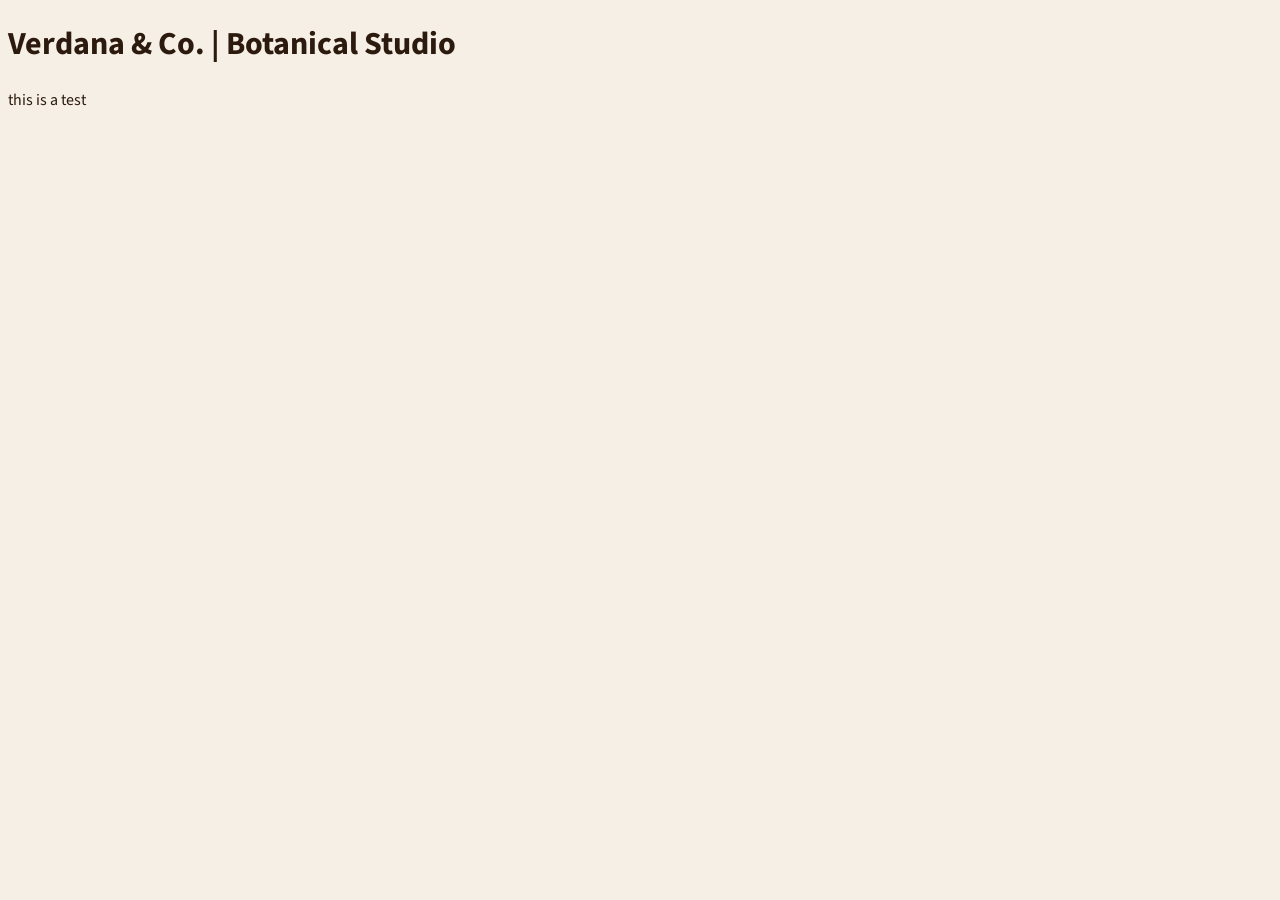
==== index.html @ c0540884 "Add base index html and CSS with color variables and imported fonts" ====
<!doctype html>
<html lang="en">
  <head>
    <meta charset="UTF-8" />
    <meta name="viewport" content="width=device-width, initial-scale=1.0" />

    <link rel="preconnect" href="https://fonts.googleapis.com" />
    <link rel="preconnect" href="https://fonts.gstatic.com" crossorigin />
    <link
      href="https://fonts.googleapis.com/css2?family=Playfair+Display:wght@400;700&family=Source+Sans+3:wght@400;600&display=swap"
      rel="stylesheet"
    />
    <link rel="stylesheet" href="./assets/style.css" />
    <title>Verdana & Co. | Botanical Studio</title>
  </head>
  <body>
    <h1>Verdana & Co. | Botanical Studio</h1>
    <p>this is a test</p>
  </body>
</html>
---- assets/style.css ----
:root {
  --color-bg: #f5efe6;
  --color-dark: #2c1a0e;
  --color-primary: #c4622d;
  --color-secondary: #d4a89a;
  --color-surface: #ede3d8;
  --font-display: "Playfair Display", serif;
  --font-body: "Source Sans 3", sans-serif;
  --border-radius: 8px;
}

body {
  background-color: var(--color-bg);
  color: var(--color-dark);
  font-family: var(--font-body);
}
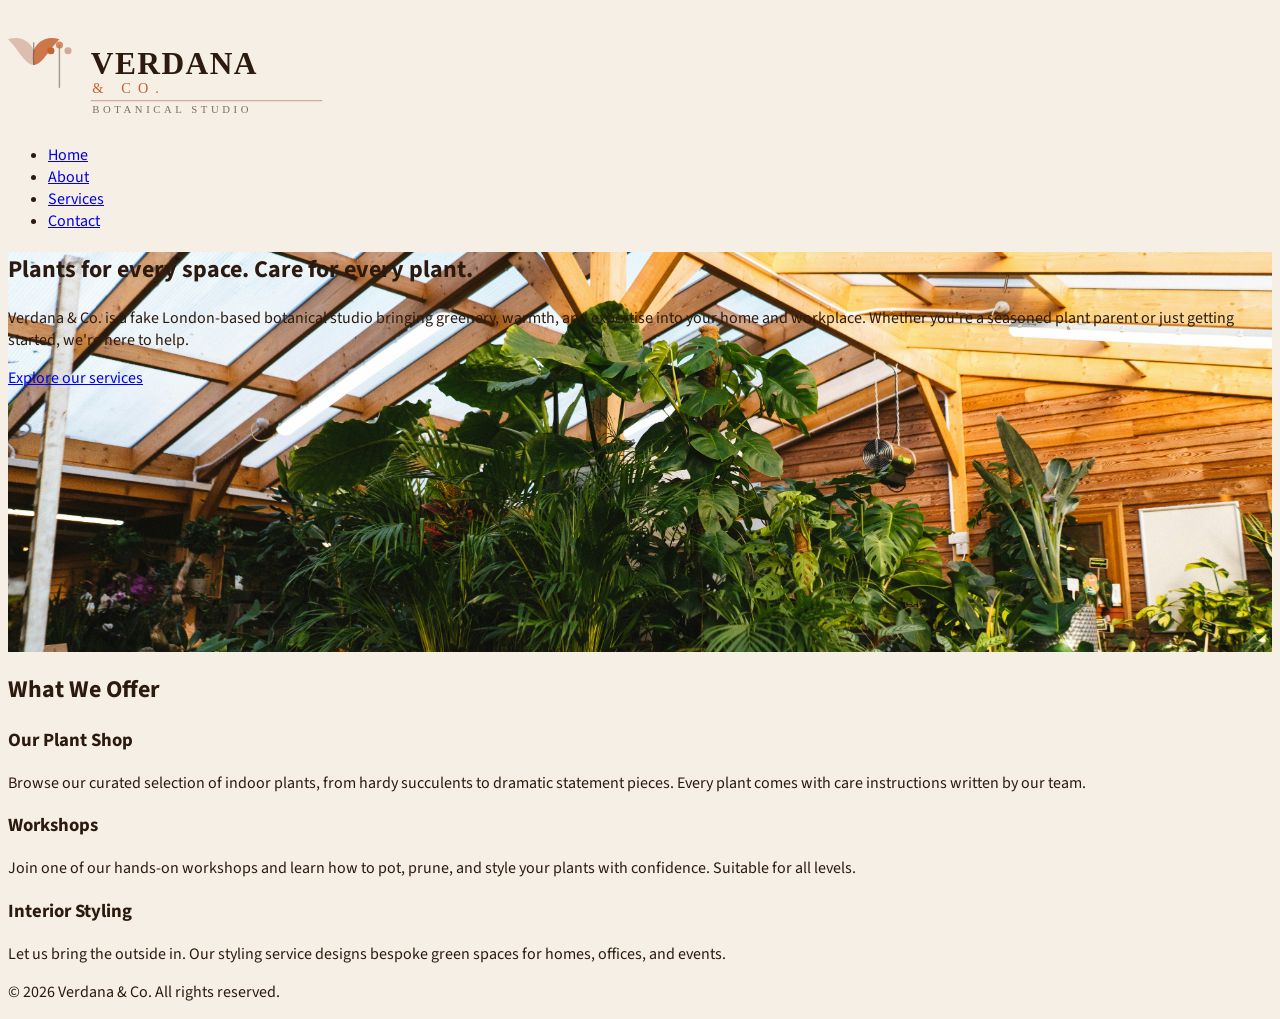
==== commit cf548f0e: "Add Index html structure and content and pictures" ====
--- a/index.html
+++ b/index.html
@@ -14,7 +14,62 @@
     <title>Verdana & Co. | Botanical Studio</title>
   </head>
   <body>
-    <h1>Verdana & Co. | Botanical Studio</h1>
-    <p>this is a test</p>
+    <header>
+      <nav>
+        <a href="./index.html">
+          <img
+            src="./assets/img/logo.svg"
+            alt="Verdana & Co. Logo"
+            class="logo"
+          />
+        </a>
+        <ul>
+          <li><a href="./index.html">Home</a></li>
+          <li><a href="./about.html">About</a></li>
+          <li><a href="./services.html">Services</a></li>
+          <li><a href="./contact.html">Contact</a></li>
+        </ul>
+      </nav>
+    </header>
+    <main>
+      <section class="hero">
+        <h1>Plants for every space. Care for every plant.</h1>
+        <p>
+          Verdana & Co. is a fake London-based botanical studio bringing
+          greenery, warmth, and expertise into your home and workplace. Whether
+          you're a seasoned plant parent or just getting started, we're here to
+          help.
+        </p>
+        <a href="./services.html" class="btn">Explore our services</a>
+      </section>
+      <section class="features">
+        <h2>What We Offer</h2>
+        <article class="card">
+          <h3>Our Plant Shop</h3>
+          <p>
+            Browse our curated selection of indoor plants, from hardy succulents
+            to dramatic statement pieces. Every plant comes with care
+            instructions written by our team.
+          </p>
+        </article>
+        <article class="card">
+          <h3>Workshops</h3>
+          <p>
+            Join one of our hands-on workshops and learn how to pot, prune, and
+            style your plants with confidence. Suitable for all levels.
+          </p>
+        </article>
+        <article class="card">
+          <h3>Interior Styling</h3>
+          <p>
+            Let us bring the outside in. Our styling service designs bespoke
+            green spaces for homes, offices, and events.
+          </p>
+        </article>
+      </section>
+    </main>
+    <footer>
+      <p>&copy; 2026 Verdana & Co. All rights reserved.</p>
+    </footer>
   </body>
 </html>
--- a/assets/style.css
+++ b/assets/style.css
@@ -1,10 +1,13 @@
 :root {
+  /* Color for background */
   --color-bg: #f5efe6;
+  /* Color for text and dark elements */
   --color-dark: #2c1a0e;
   --color-primary: #c4622d;
   --color-secondary: #d4a89a;
   --color-surface: #ede3d8;
   --font-display: "Playfair Display", serif;
+  /* Font for body text and general content */
   --font-body: "Source Sans 3", sans-serif;
   --border-radius: 8px;
 }
@@ -14,3 +17,14 @@
   color: var(--color-dark);
   font-family: var(--font-body);
 }
+
+.logo {
+  width: 400px;
+}
+
+.hero {
+  background-image: url("../assets/img/hero.jpg");
+  background-size: cover;
+  background-position: center;
+  height: 400px;
+}
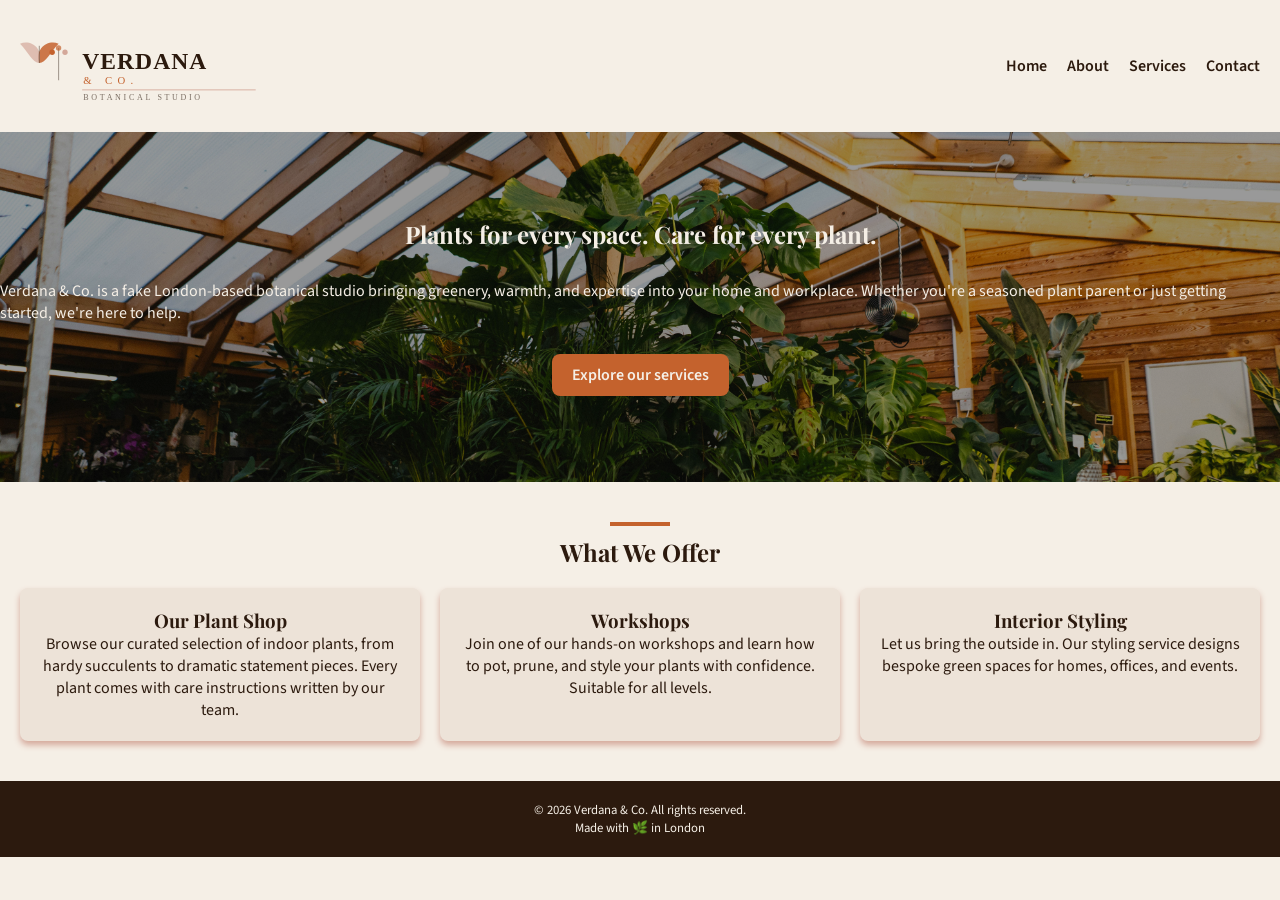
==== commit e30d654b: "Add content and CSS for Index page" ====
--- a/index.html
+++ b/index.html
@@ -15,7 +15,7 @@
   </head>
   <body>
     <header>
-      <nav>
+      <nav class="nav-bar">
         <a href="./index.html">
           <img
             src="./assets/img/logo.svg"
@@ -23,7 +23,7 @@
             class="logo"
           />
         </a>
-        <ul>
+        <ul class="nav-links">
           <li><a href="./index.html">Home</a></li>
           <li><a href="./about.html">About</a></li>
           <li><a href="./services.html">Services</a></li>
@@ -43,33 +43,36 @@
         <a href="./services.html" class="btn">Explore our services</a>
       </section>
       <section class="features">
-        <h2>What We Offer</h2>
-        <article class="card">
-          <h3>Our Plant Shop</h3>
-          <p>
-            Browse our curated selection of indoor plants, from hardy succulents
-            to dramatic statement pieces. Every plant comes with care
-            instructions written by our team.
-          </p>
-        </article>
-        <article class="card">
-          <h3>Workshops</h3>
-          <p>
-            Join one of our hands-on workshops and learn how to pot, prune, and
-            style your plants with confidence. Suitable for all levels.
-          </p>
-        </article>
-        <article class="card">
-          <h3>Interior Styling</h3>
-          <p>
-            Let us bring the outside in. Our styling service designs bespoke
-            green spaces for homes, offices, and events.
-          </p>
-        </article>
+        <h2 class="section-title">What We Offer</h2>
+        <div class="cards-row">
+          <article class="card">
+            <h3>Our Plant Shop</h3>
+            <p>
+              Browse our curated selection of indoor plants, from hardy
+              succulents to dramatic statement pieces. Every plant comes with
+              care instructions written by our team.
+            </p>
+          </article>
+          <article class="card">
+            <h3>Workshops</h3>
+            <p>
+              Join one of our hands-on workshops and learn how to pot, prune,
+              and style your plants with confidence. Suitable for all levels.
+            </p>
+          </article>
+          <article class="card">
+            <h3>Interior Styling</h3>
+            <p>
+              Let us bring the outside in. Our styling service designs bespoke
+              green spaces for homes, offices, and events.
+            </p>
+          </article>
+        </div>
       </section>
     </main>
     <footer>
       <p>&copy; 2026 Verdana & Co. All rights reserved.</p>
+      <p>Made with 🌿 in London</p>
     </footer>
   </body>
 </html>
--- a/assets/style.css
+++ b/assets/style.css
@@ -3,7 +3,9 @@
   --color-bg: #f5efe6;
   /* Color for text and dark elements */
   --color-dark: #2c1a0e;
+  /* Primary color for links and buttons */
   --color-primary: #c4622d;
+  /* Secondary color for accents and hover states */
   --color-secondary: #d4a89a;
   --color-surface: #ede3d8;
   --font-display: "Playfair Display", serif;
@@ -12,19 +14,134 @@
   --border-radius: 8px;
 }
 
+* {
+  margin: 0;
+  padding: 0;
+  box-sizing: border-box;
+}
+
 body {
   background-color: var(--color-bg);
   color: var(--color-dark);
   font-family: var(--font-body);
 }
 
+h1,
+h2,
+h3 {
+  font-family: var(--font-display);
+}
+
+.nav-bar {
+  display: flex;
+  justify-content: space-between;
+  align-items: center;
+  padding: 20px;
+}
+
 .logo {
-  width: 400px;
+  width: 300px;
+}
+
+.nav-links {
+  display: flex;
+  list-style: none;
+  gap: 20px;
+}
+
+.nav-links a {
+  text-decoration: none;
+  color: var(--color-dark);
+  font-weight: 600;
+}
+
+.nav-links a:hover {
+  color: var(--color-primary);
 }
 
 .hero {
+  display: flex;
+  flex-direction: column;
+  justify-content: center;
+  align-items: center;
+  gap: 30px;
   background-image: url("../assets/img/hero.jpg");
   background-size: cover;
   background-position: center;
-  height: 400px;
+  height: 350px;
+  position: relative;
+  color: var(--color-bg);
 }
+
+.hero::before {
+  content: "";
+  position: absolute;
+  inset: 0;
+  background-color: rgba(0, 0, 0, 0.4);
+}
+
+.hero > * {
+  position: relative;
+  z-index: 1;
+}
+
+.btn {
+  display: inline-block;
+  padding: 10px 20px;
+  background-color: var(--color-primary);
+  color: var(--color-bg);
+  text-decoration: none;
+  border-radius: var(--border-radius);
+  font-weight: 600;
+}
+
+.btn:hover {
+  background-color: var(--color-secondary);
+  color: var(--color-dark);
+}
+
+.features {
+  display: flex;
+  text-align: center;
+  flex-direction: column;
+  padding: 40px 20px;
+}
+
+.section-title {
+  margin-bottom: 20px;
+}
+
+.section-title::before {
+  content: "";
+  display: block;
+  width: 60px;
+  height: 4px;
+  background-color: var(--color-primary);
+  margin: 0 auto 10px;
+}
+
+.cards-row {
+  display: flex;
+  flex-wrap: wrap;
+  gap: 20px;
+  justify-content: center;
+}
+
+.card {
+  background-color: var(--color-surface);
+  padding: 20px;
+  border-radius: var(--border-radius);
+  flex: 1 1 300px;
+  box-shadow: 0 4px 6px var(--color-secondary);
+}
+
+footer {
+  display: flex;
+  align-items: center;
+  justify-content: center;
+  flex-direction: column;
+  background-color: var(--color-dark);
+  color: var(--color-bg);
+  font-size: 0.8rem;
+  padding: 20px;
+}
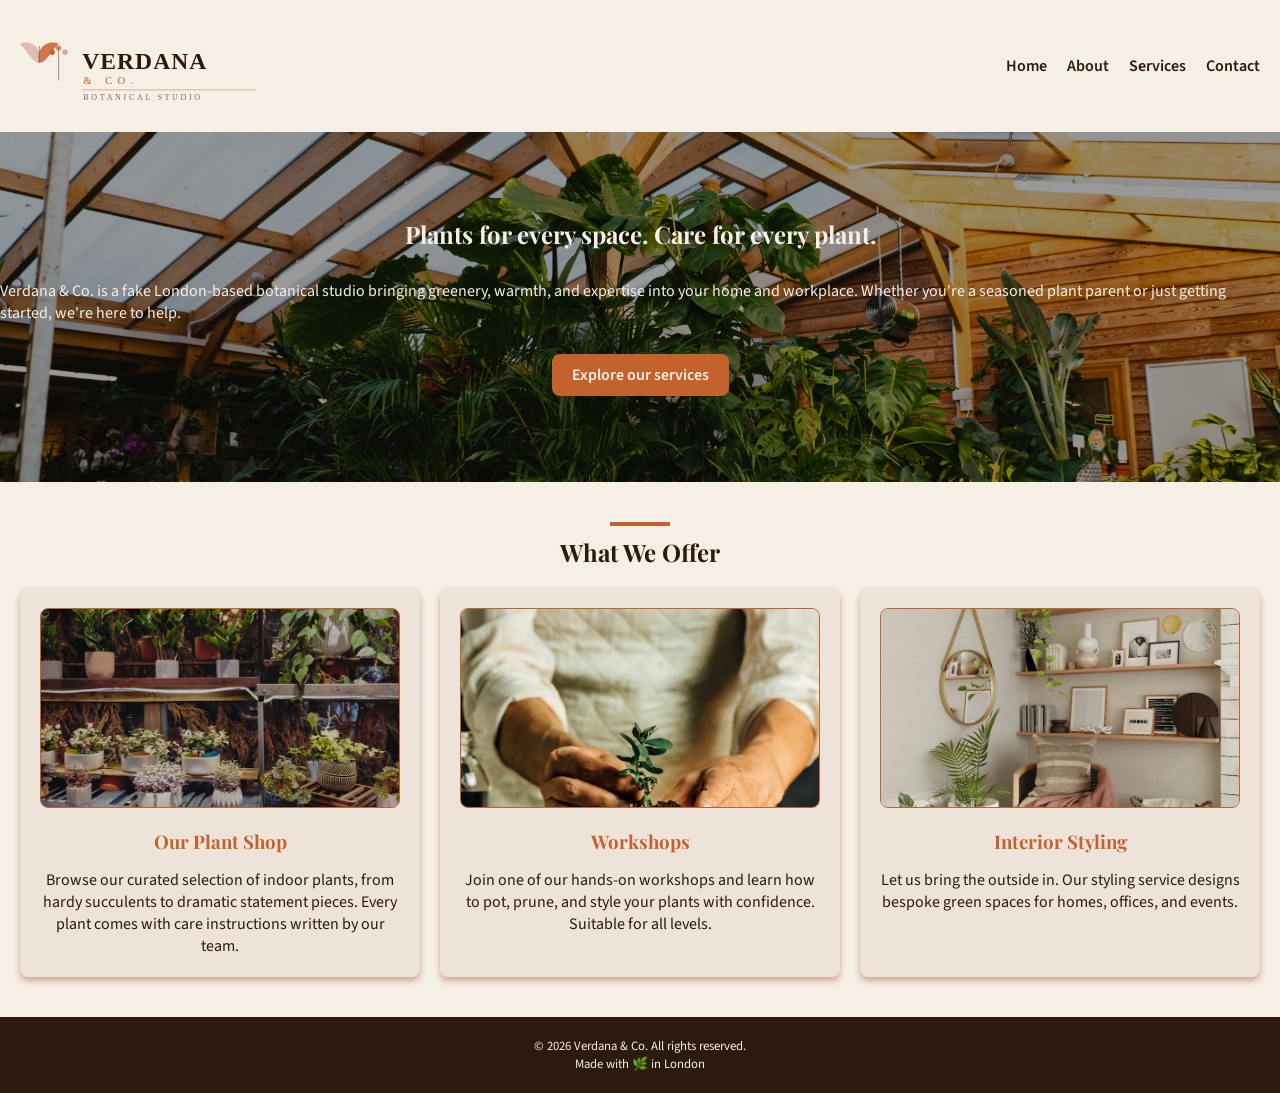
==== commit 3299db15: "Add card images, sticky header and more styling on index" ====
--- a/index.html
+++ b/index.html
@@ -46,6 +46,11 @@
         <h2 class="section-title">What We Offer</h2>
         <div class="cards-row">
           <article class="card">
+            <img
+              src="./assets/img/card-plant-shop.jpg"
+              alt="A selection of indoor plants"
+              class="card-img"
+            />
             <h3>Our Plant Shop</h3>
             <p>
               Browse our curated selection of indoor plants, from hardy
@@ -54,6 +59,11 @@
             </p>
           </article>
           <article class="card">
+            <img
+              src="./assets/img/card-workshop.jpg"
+              alt="Workshop attendee learning to care for their plants"
+              class="card-img"
+            />
             <h3>Workshops</h3>
             <p>
               Join one of our hands-on workshops and learn how to pot, prune,
@@ -61,6 +71,11 @@
             </p>
           </article>
           <article class="card">
+            <img
+              src="./assets/img/card-interior-styling.jpg"
+              alt="Interior styling with plants in a modern living room"
+              class="card-img"
+            />
             <h3>Interior Styling</h3>
             <p>
               Let us bring the outside in. Our styling service designs bespoke
--- a/assets/style.css
+++ b/assets/style.css
@@ -30,6 +30,13 @@
 h2,
 h3 {
   font-family: var(--font-display);
+}
+
+header {
+  position: sticky;
+  top: 0;
+  background-color: var(--color-bg);
+  z-index: 100;
 }
 
 .nav-bar {
@@ -135,6 +142,20 @@
   box-shadow: 0 4px 6px var(--color-secondary);
 }
 
+.card h3 {
+  margin-bottom: 15px;
+  color: var(--color-primary);
+}
+
+.card-img {
+  width: 100%;
+  border-radius: var(--border-radius);
+  height: 200px;
+  object-fit: cover;
+  margin-bottom: 15px;
+  border: 1px solid var(--color-primary);
+}
+
 footer {
   display: flex;
   align-items: center;
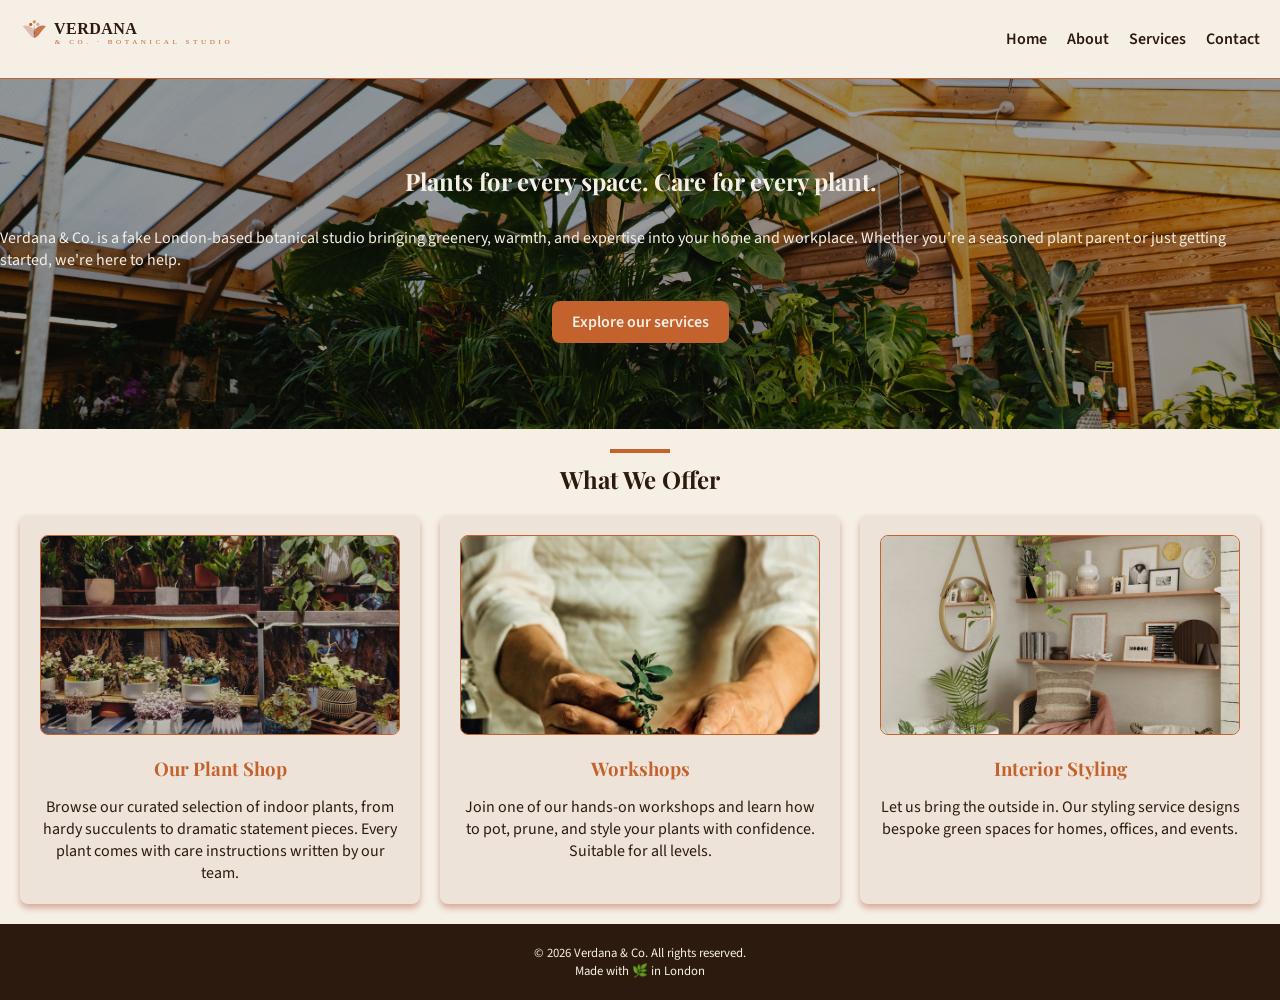
==== commit 44748213: "Add about page and styling" ====
--- a/index.html
+++ b/index.html
@@ -18,7 +18,7 @@
       <nav class="nav-bar">
         <a href="./index.html">
           <img
-            src="./assets/img/logo.svg"
+            src="./assets/img/logo-nav.svg"
             alt="Verdana & Co. Logo"
             class="logo"
           />
--- a/assets/style.css
+++ b/assets/style.css
@@ -37,6 +37,7 @@
   top: 0;
   background-color: var(--color-bg);
   z-index: 100;
+  border-bottom: 1px solid var(--color-primary);
 }
 
 .nav-bar {
@@ -47,7 +48,7 @@
 }
 
 .logo {
-  width: 300px;
+  width: 250px;
 }
 
 .nav-links {
@@ -111,7 +112,7 @@
   display: flex;
   text-align: center;
   flex-direction: column;
-  padding: 40px 20px;
+  padding: 20px 20px;
 }
 
 .section-title {
@@ -166,3 +167,51 @@
   font-size: 0.8rem;
   padding: 20px;
 }
+
+.about {
+  padding: 20px 20px;
+  margin: 0 auto;
+  max-width: 1200px;
+}
+
+.about h1 {
+  margin-bottom: 20px;
+}
+
+.about-columns {
+  display: flex;
+  align-items: center;
+  gap: 20px;
+  flex-wrap: wrap;
+  width: 100%;
+}
+
+.about-text {
+  flex: 2;
+}
+
+.about-text p {
+  margin-bottom: 30px;
+  line-height: 1.6;
+  text-align: justify;
+}
+
+.about-text p::first-letter {
+  font-size: 3rem;
+  color: var(--color-primary);
+  float: left;
+  line-height: 0.1;
+  margin-right: 2px;
+}
+.about-img {
+  display: flex;
+  justify-content: flex-end;
+  flex: 1;
+}
+
+.about-img img {
+  border-radius: var(--border-radius);
+  border: 1px solid var(--color-primary);
+  width: 100%;
+  max-width: 300px;
+}
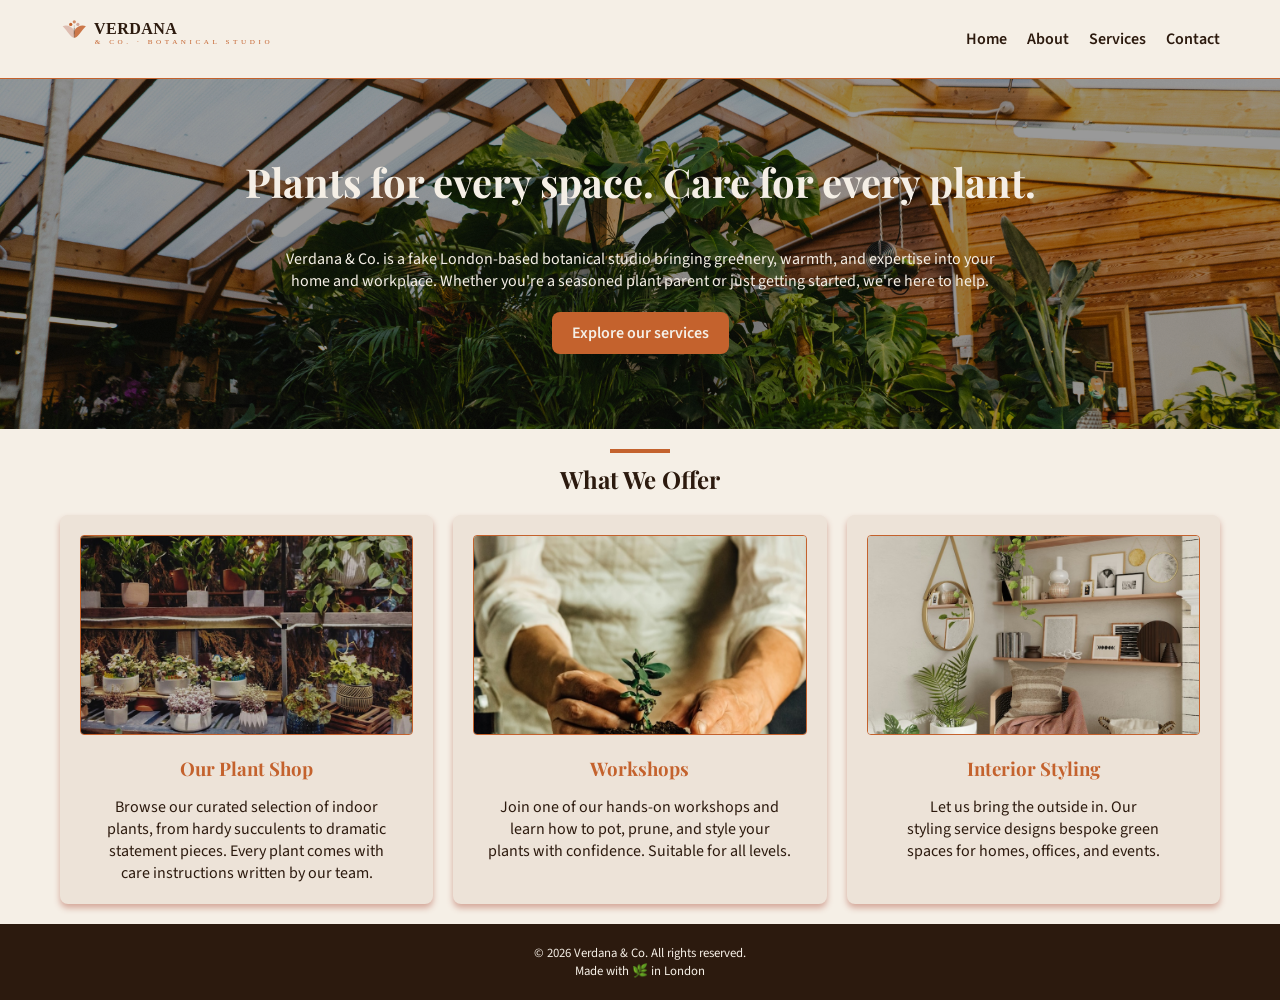
==== commit 1ce63fd2: "add favicon" ====
--- a/index.html
+++ b/index.html
@@ -7,10 +7,11 @@
     <link rel="preconnect" href="https://fonts.googleapis.com" />
     <link rel="preconnect" href="https://fonts.gstatic.com" crossorigin />
     <link
-      href="https://fonts.googleapis.com/css2?family=Playfair+Display:wght@400;700&family=Source+Sans+3:wght@400;600&display=swap"
+      href="https://fonts.googleapis.com/css2?family=Playfair+Display:wght@400;700&family=Source+Sans+3:ital,wght@0,400;0,600;1,400;1,600&display=swap"
       rel="stylesheet"
     />
     <link rel="stylesheet" href="./assets/style.css" />
+    <link rel="icon" href="./assets/img/favicon.svg" type="image/svg+xml" />
     <title>Verdana & Co. | Botanical Studio</title>
   </head>
   <body>
--- a/assets/style.css
+++ b/assets/style.css
@@ -12,6 +12,9 @@
   /* Font for body text and general content */
   --font-body: "Source Sans 3", sans-serif;
   --border-radius: 8px;
+  --inside-border-radius: 4px;
+  --standard-spacing: 20px;
+  --max-width: 1200px;
 }
 
 * {
@@ -20,6 +23,10 @@
   box-sizing: border-box;
 }
 
+.italic {
+  font-style: italic;
+}
+
 body {
   background-color: var(--color-bg);
   color: var(--color-dark);
@@ -32,19 +39,37 @@
   font-family: var(--font-display);
 }
 
+h1 {
+  font-size: 2.5rem;
+  margin-bottom: 20px;
+}
+
 header {
   position: sticky;
   top: 0;
   background-color: var(--color-bg);
+  /* need to be on top of the ::before overlay */
   z-index: 100;
   border-bottom: 1px solid var(--color-primary);
 }
 
 .nav-bar {
   display: flex;
-  justify-content: space-between;
-  align-items: center;
-  padding: 20px;
+  flex-direction: column;
+  justify-content: center;
+  align-items: center;
+  padding: var(--standard-spacing);
+  gap: var(--standard-spacing);
+  max-width: var(--max-width);
+  margin: 0 auto;
+}
+
+/* For larger screens, display nav links in a row */
+@media (min-width: 768px) {
+  .nav-bar {
+    flex-direction: row;
+    justify-content: space-between;
+  }
 }
 
 .logo {
@@ -54,7 +79,7 @@
 .nav-links {
   display: flex;
   list-style: none;
-  gap: 20px;
+  gap: var(--standard-spacing);
 }
 
 .nav-links a {
@@ -63,7 +88,8 @@
   font-weight: 600;
 }
 
-.nav-links a:hover {
+.nav-links a:hover,
+.nav-links a:focus {
   color: var(--color-primary);
 }
 
@@ -72,13 +98,26 @@
   flex-direction: column;
   justify-content: center;
   align-items: center;
-  gap: 30px;
+  gap: var(--standard-spacing);
   background-image: url("../assets/img/hero.jpg");
   background-size: cover;
   background-position: center;
   height: 350px;
   position: relative;
   color: var(--color-bg);
+  padding: 20px;
+}
+
+.hero h1 {
+  text-align: center;
+  text-wrap: balance;
+  max-width: var(--max-width);
+}
+
+.hero p {
+  text-align: center;
+  text-wrap: balance;
+  max-width: var(--max-width);
 }
 
 .hero::before {
@@ -108,11 +147,18 @@
   color: var(--color-dark);
 }
 
+.btn:focus {
+  outline: none;
+  box-shadow: 0 0 5px var(--color-primary);
+}
+
 .features {
   display: flex;
   text-align: center;
   flex-direction: column;
-  padding: 20px 20px;
+  padding: var(--standard-spacing);
+  max-width: var(--max-width);
+  margin: 0 auto;
 }
 
 .section-title {
@@ -137,7 +183,7 @@
 
 .card {
   background-color: var(--color-surface);
-  padding: 20px;
+  padding: var(--standard-spacing);
   border-radius: var(--border-radius);
   flex: 1 1 300px;
   box-shadow: 0 4px 6px var(--color-secondary);
@@ -148,9 +194,14 @@
   color: var(--color-primary);
 }
 
+.card p {
+  text-align: center;
+  text-wrap: balance;
+}
+
 .card-img {
   width: 100%;
-  border-radius: var(--border-radius);
+  border-radius: var(--inside-border-radius);
   height: 200px;
   object-fit: cover;
   margin-bottom: 15px;
@@ -165,44 +216,43 @@
   background-color: var(--color-dark);
   color: var(--color-bg);
   font-size: 0.8rem;
-  padding: 20px;
-}
-
-.about {
-  padding: 20px 20px;
+  padding: var(--standard-spacing);
+}
+
+.main-section {
+  padding: var(--standard-spacing);
   margin: 0 auto;
-  max-width: 1200px;
-}
-
-.about h1 {
-  margin-bottom: 20px;
-}
-
-.about-columns {
-  display: flex;
-  align-items: center;
-  gap: 20px;
-  flex-wrap: wrap;
-  width: 100%;
-}
-
-.about-text {
-  flex: 2;
-}
-
-.about-text p {
+  max-width: var(--max-width);
+}
+
+.main-section p {
   margin-bottom: 30px;
   line-height: 1.6;
   text-align: justify;
 }
 
-.about-text p::first-letter {
+.main-section p::first-letter {
   font-size: 3rem;
   color: var(--color-primary);
   float: left;
   line-height: 0.1;
   margin-right: 2px;
 }
+
+.about-columns {
+  display: flex;
+  align-items: center;
+  gap: var(--standard-spacing);
+  flex-wrap: wrap;
+  width: 100%;
+  max-width: var(--max-width);
+  margin: 0 auto;
+}
+
+.about-text {
+  flex: 2;
+}
+
 .about-img {
   display: flex;
   justify-content: flex-end;
@@ -215,3 +265,62 @@
   width: 100%;
   max-width: 300px;
 }
+
+.contact-columns {
+  display: flex;
+  align-items: center;
+  gap: var(--standard-spacing);
+  flex-wrap: wrap;
+  width: 100%;
+  max-width: var(--max-width);
+  margin: 0 auto var(--standard-spacing);
+}
+
+.contact-text {
+  flex: 2;
+  border-right: 4px solid var(--color-primary);
+  padding: 0 var(--standard-spacing);
+}
+
+.contact-text input,
+.contact-text textarea,
+.contact-text select {
+  width: 100%;
+  padding: 10px;
+  margin-bottom: 15px;
+  font-family: inherit;
+  border: 1px solid var(--color-secondary);
+  border-radius: var(--inside-border-radius);
+}
+
+.contact-subtitle {
+  display: block;
+  margin-top: 15px;
+  margin-bottom: 5px;
+  color: var(--color-primary);
+  font-weight: 600;
+}
+
+.contact-text input:focus,
+.contact-text textarea:focus,
+.contact-text select:focus {
+  outline: none;
+  border-color: var(--color-primary);
+  box-shadow: 0 0 5px var(--color-primary);
+}
+
+.contact-details {
+  flex: 1;
+}
+
+.contact-details dd {
+  margin-bottom: 15px;
+}
+
+.contact-details dt {
+  margin-bottom: 10px;
+}
+
+.contact-details dt::before {
+  content: "🪴 ";
+}
